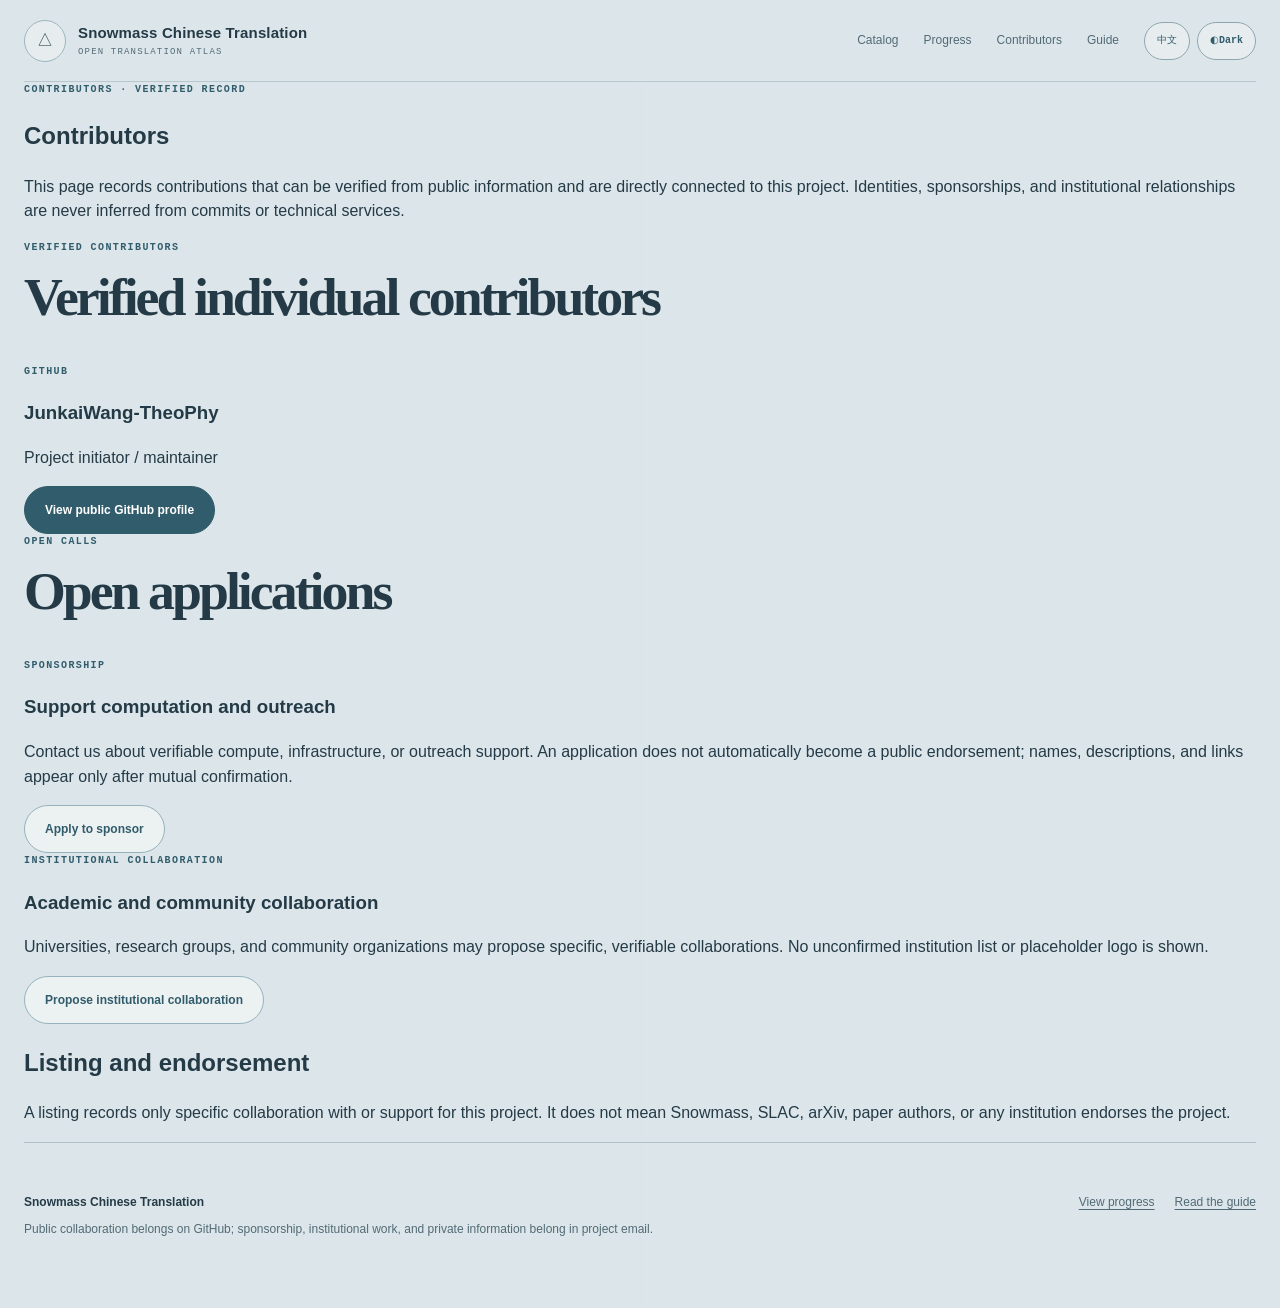
==== site/contributors/index.html @ 620e2753 "Give progress and participation separate public pages Three semantic bilingual routes separate audit" ====
<!doctype html>
<html lang="zh-CN">
  <head>
    <meta charset="utf-8">
    <meta name="viewport" content="width=device-width, initial-scale=1">
    <meta name="description" content="Snowmass 中文翻译计划已核实的个人贡献者，以及友情赞助和合作机构的申请入口。" data-zh-content="Snowmass 中文翻译计划已核实的个人贡献者，以及友情赞助和合作机构的申请入口。" data-en-content="Verified individual contributors to Snowmass Chinese Translation, plus application paths for sponsorship and institutional collaboration.">
    <meta name="color-scheme" content="light dark">
    <meta property="og:type" content="website">
    <meta property="og:title" content="同行者 | Snowmass 中文翻译计划" data-zh-content="同行者 | Snowmass 中文翻译计划" data-en-content="Contributors | Snowmass Chinese Translation">
    <meta property="og:description" content="只展示经过核实的项目贡献与支持关系。" data-zh-content="只展示经过核实的项目贡献与支持关系。" data-en-content="A record limited to verified project contributions and support relationships.">
    <meta property="og:url" content="https://snowmass-physics-cn.netlify.app/contributors/">
    <title data-zh="同行者 | Snowmass 中文翻译计划" data-en="Contributors | Snowmass Chinese Translation">同行者 | Snowmass 中文翻译计划</title>
    <link rel="icon" href="../assets/snowmass-mountain.svg" type="image/svg+xml">
    <link rel="stylesheet" href="../styles.css">
    <script src="../theme-init.js"></script>
  </head>
  <body data-page="contributors">
    <a class="skip-link" href="#main-content" data-zh="跳到主要内容" data-en="Skip to main content">跳到主要内容</a>
    <header class="site-header subpage-header">
      <a class="brand" href="../"><span class="brand-mark" aria-hidden="true">△</span><span><strong data-zh="Snowmass 中文翻译计划" data-en="Snowmass Chinese Translation">Snowmass 中文翻译计划</strong><small>Open Translation Atlas</small></span></a>
      <nav aria-label="主要导航" data-zh-aria="主要导航" data-en-aria="Primary navigation">
        <a href="../?lang=zh" data-zh="论文目录" data-en="Catalog">论文目录</a>
        <a href="../progress/" data-zh="项目进展" data-en="Progress">项目进展</a>
        <a href="../contributors/" aria-current="page" data-zh="同行者" data-en="Contributors">同行者</a>
        <a href="../guide/" data-zh="参与指南" data-en="Guide">参与指南</a>
        <div class="view-controls">
          <button type="button" class="view-toggle" id="language-toggle" aria-pressed="false">EN</button>
          <button type="button" class="view-toggle" id="theme-toggle" aria-pressed="false"><span aria-hidden="true">◐</span><span id="theme-label">深色</span></button>
        </div>
      </nav>
    </header>

    <main id="main-content" class="subpage-main">
      <section class="subpage-hero" aria-labelledby="page-title">
        <p class="eyebrow">CONTRIBUTORS · VERIFIED RECORD</p>
        <h1 id="page-title" data-zh="同行者" data-en="Contributors">同行者</h1>
        <p data-zh="这里记录可由公开资料核实、并与本项目有直接关系的贡献。身份、赞助与机构关系都不会从提交记录或技术服务中推断。" data-en="This page records contributions that can be verified from public information and are directly connected to this project. Identities, sponsorships, and institutional relationships are never inferred from commits or technical services.">这里记录可由公开资料核实、并与本项目有直接关系的贡献。身份、赞助与机构关系都不会从提交记录或技术服务中推断。</p>
      </section>

      <section aria-labelledby="verified-contributors-title">
        <div class="section-heading"><div><p class="eyebrow">VERIFIED CONTRIBUTORS</p><h2 id="verified-contributors-title" data-zh="已核实的个人贡献者" data-en="Verified individual contributors">已核实的个人贡献者</h2></div></div>
        <div class="community-grid">
          <article class="contributor-card">
            <p class="eyebrow">GITHUB</p>
            <h3>JunkaiWang-TheoPhy</h3>
            <p data-zh="项目发起人 / 维护者" data-en="Project initiator / maintainer">项目发起人 / 维护者</p>
            <a class="button button-primary" href="https://github.com/JunkaiWang-TheoPhy" target="_blank" rel="noreferrer" data-zh="查看公开 GitHub 资料" data-en="View public GitHub profile">查看公开 GitHub 资料</a>
          </article>
        </div>
      </section>

      <section aria-labelledby="support-title">
        <div class="section-heading"><div><p class="eyebrow">OPEN CALLS</p><h2 id="support-title" data-zh="开放申请" data-en="Open applications">开放申请</h2></div></div>
        <div class="community-grid">
          <article class="open-call-card">
            <p class="eyebrow" data-zh="友情赞助" data-en="Sponsorship">友情赞助</p>
            <h3 data-zh="支持计算与传播" data-en="Support computation and outreach">支持计算与传播</h3>
            <p data-zh="欢迎就可核验的计算资源、基础设施或项目传播支持联系。申请不会自动成为公开背书；名称、说明和链接只会在双方确认后展示。" data-en="Contact us about verifiable compute, infrastructure, or outreach support. An application does not automatically become a public endorsement; names, descriptions, and links appear only after mutual confirmation.">欢迎就可核验的计算资源、基础设施或项目传播支持联系。申请不会自动成为公开背书；名称、说明和链接只会在双方确认后展示。</p>
            <a class="button button-secondary" href="mailto:WangTheoPhys@outlook.com?subject=Snowmass%20友情赞助申请" data-zh="申请友情赞助" data-en="Apply to sponsor">申请友情赞助</a>
          </article>
          <article class="open-call-card">
            <p class="eyebrow" data-zh="合作机构" data-en="Institutional collaboration">合作机构</p>
            <h3 data-zh="学术与社区协作" data-en="Academic and community collaboration">学术与社区协作</h3>
            <p data-zh="欢迎高校、研究团体与社区组织提出具体、可核验的协作方案。当前没有未经确认的机构名单，也不使用虚拟标识。" data-en="Universities, research groups, and community organizations may propose specific, verifiable collaborations. No unconfirmed institution list or placeholder logo is shown.">欢迎高校、研究团体与社区组织提出具体、可核验的协作方案。当前没有未经确认的机构名单，也不使用虚拟标识。</p>
            <a class="button button-secondary" href="mailto:WangTheoPhys@outlook.com?subject=Snowmass%20合作机构申请" data-zh="申请机构合作" data-en="Propose institutional collaboration">申请机构合作</a>
          </article>
        </div>
      </section>

      <aside class="rights-note">
        <h2 data-zh="关于列名与背书" data-en="Listing and endorsement">关于列名与背书</h2>
        <p data-zh="被列出仅表示对本项目的具体协作或支持，不代表 Snowmass、SLAC、arXiv、论文作者或任何机构为项目背书。" data-en="A listing records only specific collaboration with or support for this project. It does not mean Snowmass, SLAC, arXiv, paper authors, or any institution endorses the project.">被列出仅表示对本项目的具体协作或支持，不代表 Snowmass、SLAC、arXiv、论文作者或任何机构为项目背书。</p>
      </aside>
    </main>

    <footer>
      <div><strong data-zh="Snowmass 中文翻译计划" data-en="Snowmass Chinese Translation">Snowmass 中文翻译计划</strong><p data-zh="公开协作走 GitHub；赞助、机构合作与含私人信息的沟通走项目邮箱。" data-en="Public collaboration belongs on GitHub; sponsorship, institutional work, and private information belong in project email.">公开协作走 GitHub；赞助、机构合作与含私人信息的沟通走项目邮箱。</p></div>
      <div class="footer-links"><a href="../progress/" data-zh="查看项目进展" data-en="View progress">查看项目进展</a><a href="../guide/" data-zh="阅读参与指南" data-en="Read the guide">阅读参与指南</a></div>
    </footer>
    <script type="module" src="../community.js"></script>
  </body>
</html>
---- site/styles.css ----
:root {
  --snow: #dce6ea;
  --paper: #edf1f1;
  --surface: #e7edef;
  --surface-strong: #f0f3f3;
  --ice: #cfdee3;
  --ice-deep: #bdcfd6;
  --ink: #243a46;
  --muted: #526a75;
  --faint: #6f858e;
  --line: #aebfc6;
  --glacier: #557f91;
  --glacier-dark: #315c6c;
  --pine: #2e6959;
  --pine-soft: #e3f1ec;
  --amber: #94600e;
  --amber-soft: #fff1d7;
  --red: #94443f;
  --red-soft: #fbe8e5;
  --max: 1440px;
  --radius: 10px;
  font-family: Inter, ui-sans-serif, -apple-system, BlinkMacSystemFont, "Segoe UI", "Noto Sans SC", sans-serif;
  color: var(--ink);
  background: var(--snow);
  color-scheme: light;
  font-synthesis: none;
}

* { box-sizing: border-box; }
html { scroll-behavior: smooth; }
body {
  min-width: 320px;
  margin: 0;
  overflow-x: hidden;
  background:
    linear-gradient(90deg, transparent 49.95%, rgba(54, 92, 104, 0.035) 50%, transparent 50.05%),
    var(--snow);
  color: var(--ink);
  line-height: 1.55;
}

a { color: inherit; text-decoration-thickness: 1px; text-underline-offset: .24em; }
button, input, select { font: inherit; }
button, a { -webkit-tap-highlight-color: transparent; }
:focus-visible { outline: 3px solid var(--glacier-dark); outline-offset: 3px; }

.skip-link {
  position: fixed;
  top: 12px;
  left: 12px;
  z-index: 30;
  padding: 10px 14px;
  background: var(--glacier-dark);
  color: #fff;
  transform: translateY(-160%);
}
.skip-link:focus { transform: none; }

.site-header, main, footer { width: min(calc(100% - 48px), var(--max)); margin-inline: auto; }
.site-header {
  position: sticky;
  top: 0;
  z-index: 20;
  display: flex;
  min-height: 82px;
  align-items: center;
  justify-content: space-between;
  border-bottom: 1px solid rgba(112, 143, 151, .35);
  background: rgba(220, 230, 234, .9);
  backdrop-filter: blur(18px);
}
.brand { display: flex; gap: 12px; align-items: center; text-decoration: none; }
.brand-mark {
  display: grid;
  width: 42px;
  height: 42px;
  place-items: center;
  border: 1px solid #9ab6bf;
  border-radius: 50%;
  background: var(--surface);
}
.brand-mark svg { width: 29px; fill: var(--ice-deep); stroke: var(--glacier-dark); stroke-width: 1.5; }
.brand strong, .brand small { display: block; }
.brand strong { font-size: 15px; letter-spacing: .01em; }
.brand small {
  margin-top: 2px;
  color: var(--muted);
  font-family: ui-monospace, SFMono-Regular, Menlo, monospace;
  font-size: 9px;
  letter-spacing: .13em;
  text-transform: uppercase;
}
.site-header nav { display: flex; gap: 25px; align-items: center; font-size: 12px; }
.site-header nav a { color: var(--muted); text-decoration: none; }
.site-header nav a:hover { color: var(--glacier-dark); }
.site-header nav .nav-cta {
  min-height: 38px;
  display: inline-flex;
  align-items: center;
  padding: 0 15px;
  border: 1px solid #9ab5bd;
  border-radius: 999px;
  color: var(--glacier-dark);
  font-weight: 700;
}
.view-controls { display: flex; gap: 7px; align-items: center; }
.view-toggle {
  min-height: 38px;
  padding: 0 12px;
  border: 1px solid #8ea6b0;
  border-radius: 999px;
  background: var(--surface);
  color: var(--glacier-dark);
  cursor: pointer;
  font-family: ui-monospace, SFMono-Regular, Menlo, monospace;
  font-size: 10px;
  font-weight: 750;
}
.view-toggle:hover { background: var(--ice); }

.hero {
  position: relative;
  display: grid;
  grid-template-columns: minmax(0, 1.45fr) minmax(300px, .58fr);
  gap: clamp(42px, 7vw, 110px);
  min-height: 650px;
  align-items: end;
  margin-top: 22px;
  padding: 94px clamp(28px, 5vw, 76px) 58px;
  overflow: hidden;
  border: 1px solid #c5d6da;
  border-radius: 16px 16px 0 0;
  isolation: isolate;
}
.hero-landscape {
  background-image:
    linear-gradient(90deg, rgba(220, 230, 234, .97) 0%, rgba(220, 230, 234, .78) 40%, rgba(220, 230, 234, .08) 74%),
    linear-gradient(0deg, rgba(207, 222, 227, .84) 0%, transparent 46%),
    url("assets/snowmass-hero-mountains.webp");
  background-position: 56% center;
  background-size: cover;
}
.hero-copy, .rights-principle { min-width: 0; }
.eyebrow, .principle-index, .metric-label {
  margin: 0;
  color: var(--glacier-dark);
  font-family: ui-monospace, SFMono-Regular, Menlo, monospace;
  font-size: 10px;
  font-weight: 750;
  letter-spacing: .14em;
  text-transform: uppercase;
}
.hero h1 {
  max-width: 850px;
  margin: 22px 0 18px;
  font-family: "Songti SC", "Noto Serif CJK SC", STSong, Georgia, serif;
  font-size: clamp(52px, 6.1vw, 94px);
  font-weight: 600;
  letter-spacing: -.075em;
  line-height: 1.03;
}
.hero-contact { margin: 0 0 24px; color: var(--muted); font-family: ui-monospace, SFMono-Regular, Menlo, monospace; font-size: 11px; }
.hero-contact a { color: var(--glacier-dark); font-weight: 700; text-underline-offset: .22em; }
.hero-contact a:hover { color: #173f4d; }
.hero-lede { max-width: 700px; margin: 0; color: #385661; font-size: clamp(16px, 1.25vw, 20px); line-height: 1.8; }
.hero-actions { display: flex; flex-wrap: wrap; gap: 11px; margin-top: 36px; }
.button {
  display: inline-flex;
  min-height: 48px;
  align-items: center;
  justify-content: center;
  padding: 0 20px;
  border: 1px solid #96b2ba;
  border-radius: 999px;
  font-size: 12px;
  font-weight: 750;
  text-decoration: none;
}
.button-primary { border-color: var(--glacier-dark); background: var(--glacier-dark); color: #fff; }
.button-primary:hover { background: #173f4d; }
.button-secondary { background: color-mix(in srgb, var(--surface-strong) 82%, transparent); color: var(--glacier-dark); backdrop-filter: blur(8px); }
.button-secondary:hover { background: var(--surface-strong); }
.rights-principle {
  padding: 26px;
  border: 1px solid rgba(130, 163, 172, .62);
  border-radius: var(--radius);
  background: color-mix(in srgb, var(--surface-strong) 78%, transparent);
  box-shadow: 0 18px 55px rgba(38, 69, 79, .12);
  backdrop-filter: blur(14px);
}
.rights-principle p { margin: 28px 0 25px; font-family: "Songti SC", STSong, Georgia, serif; font-size: 19px; line-height: 1.62; }
.signal-row { display: grid; gap: 9px; color: var(--muted); font-family: ui-monospace, SFMono-Regular, Menlo, monospace; font-size: 10px; }
.signal { display: inline-block; width: 8px; height: 8px; margin-right: 9px; border-radius: 50%; }
.signal-green { background: var(--pine); }
.signal-amber { background: var(--amber); }
.signal-red { background: var(--red); }

.metrics { display: grid; grid-template-columns: repeat(4, 1fr); border: 1px solid var(--line); border-top: 0; background: var(--surface); }
.metrics article { min-height: 168px; padding: 25px 28px; border-right: 1px solid var(--line); }
.metrics article:last-child { border-right: 0; }
.metrics strong { display: block; margin-top: 24px; font-family: Georgia, serif; font-size: clamp(38px, 4vw, 61px); font-weight: 500; letter-spacing: -.055em; line-height: 1; }
.metrics small { display: block; margin-top: 10px; color: var(--faint); }
.frontier-nav {
  display: grid;
  grid-template-columns: minmax(210px, .7fr) minmax(0, 2.3fr);
  border-right: 1px solid var(--line);
  border-bottom: 1px solid var(--line);
  border-left: 1px solid var(--line);
  background: var(--surface);
}
.frontier-nav-heading {
  display: flex;
  min-height: 170px;
  flex-direction: column;
  justify-content: center;
  padding: 28px;
  border-right: 1px solid var(--line);
}
.frontier-nav-heading strong {
  max-width: 180px;
  margin-top: 12px;
  font-family: "Songti SC", STSong, Georgia, serif;
  font-size: 22px;
  font-weight: 600;
  line-height: 1.35;
}
.frontier-nav-grid {
  display: grid;
  grid-template-columns: repeat(5, minmax(0, 1fr));
}
.frontier-nav-grid a {
  display: flex;
  min-width: 0;
  min-height: 85px;
  flex-direction: column;
  justify-content: center;
  padding: 15px 17px;
  border-right: 1px solid var(--line);
  border-bottom: 1px solid var(--line);
  color: var(--muted);
  text-decoration: none;
  transition: background 150ms ease, color 150ms ease;
}
.frontier-nav-grid a:nth-child(5n) { border-right: 0; }
.frontier-nav-grid a:nth-child(n + 6) { border-bottom: 0; }
.frontier-nav-grid a:hover { background: var(--ice); color: var(--glacier-dark); }
.frontier-nav-grid b {
  color: var(--glacier-dark);
  font-family: ui-monospace, SFMono-Regular, Menlo, monospace;
  font-size: 13px;
  letter-spacing: .04em;
}
.frontier-nav-grid span { margin-top: 6px; font-size: 11px; line-height: 1.35; }
.protocol-strip {
  display: flex;
  flex-wrap: wrap;
  gap: 13px;
  align-items: center;
  justify-content: center;
  padding: 25px;
  border-bottom: 1px solid var(--line);
  color: var(--muted);
  font-family: ui-monospace, SFMono-Regular, Menlo, monospace;
  font-size: 10px;
  letter-spacing: .05em;
}
.protocol-strip b { color: var(--glacier); }

.catalog { padding: 104px 0 120px; }
.section-heading { display: flex; gap: 30px; align-items: end; justify-content: space-between; margin-bottom: 38px; }
.section-heading h2 {
  margin: 12px 0 0;
  font-family: "Songti SC", "Noto Serif CJK SC", STSong, Georgia, serif;
  font-size: clamp(35px, 4.2vw, 62px);
  font-weight: 600;
  letter-spacing: -.055em;
  line-height: 1.08;
}
.result-count { color: var(--muted); font-family: ui-monospace, SFMono-Regular, Menlo, monospace; font-size: 11px; }
.filters {
  display: grid;
  grid-template-columns: 2.2fr repeat(6, minmax(140px, 1fr)) auto;
  gap: 1px;
  margin-bottom: 28px;
  overflow: hidden;
  border: 1px solid var(--line);
  border-radius: var(--radius);
  background: var(--line);
  box-shadow: 0 9px 26px rgba(40, 70, 78, .06);
}
.filters label { display: grid; gap: 7px; min-width: 0; padding: 11px 13px; background: var(--surface-strong); }
.filters label span { color: var(--faint); font-family: ui-monospace, SFMono-Regular, Menlo, monospace; font-size: 9px; font-weight: 700; letter-spacing: .09em; text-transform: uppercase; }
.filters input, .filters select { width: 100%; min-width: 0; min-height: 28px; padding: 0; border: 0; outline: 0; background-color: transparent; color: var(--ink); font-size: 13px; }
.filters input::placeholder { color: #89999d; }
.filters select { appearance: none; background-image: linear-gradient(45deg, transparent 50%, var(--faint) 50%), linear-gradient(135deg, var(--faint) 50%, transparent 50%); background-position: calc(100% - 8px) 50%, calc(100% - 3px) 50%; background-repeat: no-repeat; background-size: 5px 5px; }
.reset-button { min-height: 50px; border: 0; background: var(--ice); color: var(--glacier-dark); cursor: pointer; font-family: ui-monospace, SFMono-Regular, Menlo, monospace; font-size: 10px; font-weight: 700; }
.reset-button:hover { background: var(--ice-deep); }

.paper-grid { display: grid; grid-template-columns: repeat(3, minmax(0, 1fr)); gap: 14px; }
.paper-card {
  display: flex;
  min-height: 390px;
  flex-direction: column;
  padding: 24px;
  border: 1px solid var(--line);
  border-radius: var(--radius);
  background: var(--surface-strong);
  box-shadow: 0 10px 28px rgba(37, 66, 75, .045);
  transition: border-color 160ms ease, box-shadow 160ms ease, transform 160ms ease;
}
.paper-card:hover { z-index: 1; border-color: #90b0b9; box-shadow: 0 17px 40px rgba(37, 66, 75, .11); transform: translateY(-3px); }
.paper-card-top, .paper-card-footer, .paper-meta { display: flex; gap: 12px; align-items: center; justify-content: space-between; }
.paper-id { overflow: hidden; color: var(--glacier-dark); font-family: ui-monospace, SFMono-Regular, Menlo, monospace; font-size: 10px; font-weight: 700; text-overflow: ellipsis; white-space: nowrap; }
.paper-year { color: var(--faint); font-family: ui-monospace, SFMono-Regular, Menlo, monospace; font-size: 10px; }
.paper-card h3 { margin: 30px 0 15px; font-family: "Songti SC", STSong, Georgia, serif; font-size: 22px; font-weight: 650; letter-spacing: -.025em; line-height: 1.4; }
.paper-title-zh { margin: -8px 0 8px; color: var(--faint); font-family: "Songti SC", STSong, Georgia, serif; font-size: 13px; line-height: 1.55; }
.paper-authors { display: -webkit-box; overflow: hidden; margin: 0 0 22px; color: var(--muted); font-size: 13px; -webkit-box-orient: vertical; -webkit-line-clamp: 2; }
.badges { display: flex; flex-wrap: wrap; gap: 6px; margin-bottom: 24px; }
.badge { display: inline-flex; min-height: 26px; align-items: center; padding: 3px 9px; border: 1px solid var(--line); border-radius: 999px; color: var(--muted); background: var(--snow); font-family: ui-monospace, SFMono-Regular, Menlo, monospace; font-size: 9px; line-height: 1.2; }
.badge-cleared, .badge-published { border-color: #9bc8b9; background: var(--pine-soft); color: var(--pine); }
.badge-pending, .badge-draft { border-color: #e1bd7c; background: var(--amber-soft); color: var(--amber); }
.badge-blocked { border-color: #d6a19d; background: var(--red-soft); color: var(--red); }
.paper-meta { flex-wrap: wrap; justify-content: flex-start; margin-top: auto; padding-top: 18px; border-top: 1px solid var(--line); color: var(--faint); font-family: ui-monospace, SFMono-Regular, Menlo, monospace; font-size: 10px; }
.paper-meta span + span::before { margin-right: 12px; color: #abc0c5; content: "/"; }
.paper-card-footer { margin-top: 18px; }
.paper-card-footer a, .paper-detail-button { min-height: 44px; display: inline-flex; align-items: center; color: var(--glacier-dark); font-family: ui-monospace, SFMono-Regular, Menlo, monospace; font-size: 10px; }
.paper-detail-button { padding: 0; border: 0; background: transparent; cursor: pointer; text-decoration: underline; text-underline-offset: .24em; }
.paper-card-footer a:hover, .paper-detail-button:hover { color: #173f4d; }
.empty-state, .loading-state, .error-state { grid-column: 1 / -1; min-height: 300px; padding: 60px; border: 1px solid var(--line); border-radius: var(--radius); background: var(--surface-strong); text-align: center; }
.empty-state strong, .error-state strong { display: block; margin-bottom: 8px; font-family: Georgia, serif; font-size: 24px; }
.empty-state p, .error-state p { color: var(--muted); }

.pagination { display: flex; flex-wrap: wrap; gap: 8px; justify-content: center; margin-top: 36px; }
.pagination button { min-width: 44px; height: 44px; border: 1px solid var(--line); border-radius: 50%; background: var(--surface-strong); color: var(--muted); cursor: pointer; }
.pagination button:hover, .pagination button[aria-current="page"] { border-color: var(--glacier-dark); background: var(--ice); color: var(--glacier-dark); }
.pagination button:disabled { cursor: not-allowed; opacity: .35; }

.detail-panel { margin-top: 26px; padding: 40px clamp(24px, 4vw, 58px) 100px; border: 1px solid #dddcd4; border-radius: 14px 14px 0 0; background: var(--paper); box-shadow: 0 20px 60px rgba(48, 62, 65, .08); }
.detail-back { min-height: 44px; padding: 0; border: 0; background: transparent; color: var(--glacier-dark); cursor: pointer; font-family: ui-monospace, SFMono-Regular, Menlo, monospace; font-size: 11px; }
.detail-header { display: grid; grid-template-columns: minmax(0, 1.55fr) minmax(280px, .6fr); gap: clamp(40px, 8vw, 130px); padding: 58px 0 66px; border-bottom: 1px solid #d9d9d1; }
.detail-header h1 { max-width: 1000px; margin: 20px 0 12px; font-family: "Songti SC", "Noto Serif CJK SC", STSong, Georgia, serif; font-size: clamp(39px, 5vw, 74px); font-weight: 600; letter-spacing: -.06em; line-height: 1.08; }
.detail-title-zh { max-width: 900px; margin: 0 0 10px; color: var(--faint); font-family: "Songti SC", STSong, Georgia, serif; font-size: clamp(17px, 2vw, 27px); line-height: 1.45; }
.detail-authors { color: var(--muted); font-size: 16px; }
.detail-status { align-self: end; padding: 25px; border: 1px solid var(--line); border-top: 4px solid var(--pine); border-radius: 7px; background: var(--surface); }
.detail-status .badge { margin: 4px 4px 4px 0; }
.detail-grid { display: grid; grid-template-columns: repeat(2, minmax(0, 1fr)); gap: 1px; margin-top: 1px; background: #d9d9d1; }
.detail-block { min-width: 0; padding: 30px; background: var(--paper); }
.detail-block h2 { margin: 0 0 24px; color: var(--faint); font-family: ui-monospace, SFMono-Regular, Menlo, monospace; font-size: 10px; letter-spacing: .1em; text-transform: uppercase; }
.definition-list { display: grid; grid-template-columns: minmax(120px, .45fr) 1fr; gap: 13px 20px; margin: 0; }
.definition-list dt { color: var(--faint); font-size: 12px; }
.definition-list dd { min-width: 0; margin: 0; overflow-wrap: anywhere; font-size: 13px; }
.condition-list, .topic-list { margin: 0; padding-left: 20px; color: var(--muted); font-size: 13px; }
.condition-list li, .topic-list li { margin: 8px 0; }
.detail-actions { display: flex; flex-wrap: wrap; gap: 12px; margin-top: 30px; }

footer { display: grid; grid-template-columns: 1fr auto; gap: 36px 60px; padding: 50px 0 70px; border-top: 1px solid var(--line); color: var(--muted); font-size: 12px; }
footer strong { color: var(--ink); }
footer p { margin: 8px 0 0; }
.footer-links { display: flex; flex-wrap: wrap; gap: 20px; }
.footer-fineprint { grid-column: 1 / -1; max-width: 900px; color: var(--faint); }
.error-page { display: grid; min-height: 100vh; place-items: center; }
.error-card { width: min(calc(100% - 40px), 720px); padding: 50px; border: 1px solid var(--line); border-top: 4px solid var(--glacier); border-radius: var(--radius); background: var(--surface-strong); }
.error-card h1 { margin: 25px 0; font-family: Georgia, serif; font-size: clamp(38px, 7vw, 72px); letter-spacing: -.06em; }
.error-card p:not(.eyebrow) { margin-bottom: 35px; color: var(--muted); }

:root[data-theme="dark"] {
  --snow: #17242c;
  --paper: #1b2a32;
  --surface: #1d3039;
  --surface-strong: #223740;
  --ice: #29434e;
  --ice-deep: #365562;
  --ink: #d7e2e6;
  --muted: #a8bac1;
  --faint: #819aa5;
  --line: #3b5662;
  --glacier: #76a3b5;
  --glacier-dark: #9bc2d0;
  --pine: #80b9a6;
  --pine-soft: #203d35;
  --amber: #e1b96d;
  --amber-soft: #46391f;
  --red: #e09a94;
  --red-soft: #492d2e;
  color-scheme: dark;
}
:root[data-theme="dark"] body { background: linear-gradient(90deg, transparent 49.95%, rgba(169, 203, 214, .035) 50%, transparent 50.05%), var(--snow); }
:root[data-theme="dark"] .site-header { border-color: rgba(101, 136, 149, .45); background: rgba(23, 36, 44, .9); }
:root[data-theme="dark"] .brand-mark { border-color: #526f7b; }
:root[data-theme="dark"] .hero { border-color: #3e5964; }
:root[data-theme="dark"] .hero-landscape {
  background-image:
    linear-gradient(90deg, rgba(23, 36, 44, .97) 0%, rgba(23, 36, 44, .78) 42%, rgba(23, 36, 44, .28) 76%),
    linear-gradient(0deg, rgba(27, 49, 58, .9) 0%, rgba(23, 36, 44, .14) 58%),
    url("assets/snowmass-hero-mountains.webp");
}
:root[data-theme="dark"] .hero-lede { color: #b0c1c7; }
:root[data-theme="dark"] .button-primary { color: #15242b; }
:root[data-theme="dark"] .paper-card { box-shadow: 0 10px 28px rgba(0, 0, 0, .18); }
:root[data-theme="dark"] .paper-card:hover { border-color: #648392; box-shadow: 0 17px 42px rgba(0, 0, 0, .3); }
:root[data-theme="dark"] .filters { box-shadow: 0 9px 26px rgba(0, 0, 0, .16); }
:root[data-theme="dark"] .filters input::placeholder { color: #77909a; }
:root[data-theme="dark"] .paper-card-footer a:hover,
:root[data-theme="dark"] .paper-detail-button:hover,
:root[data-theme="dark"] .hero-contact a:hover { color: #c2dce5; }
:root[data-theme="dark"] .detail-panel { border-color: #3b5058; box-shadow: 0 20px 60px rgba(0, 0, 0, .25); }
:root[data-theme="dark"] .detail-header { border-color: #3b5058; }
:root[data-theme="dark"] .detail-grid { background: #3b5058; }

@media (prefers-color-scheme: dark) {
  :root:not([data-theme]) { color-scheme: dark; }
}

@media (max-width: 1180px) {
  .site-header nav a:nth-child(2) { display: none; }
  .filters { grid-template-columns: repeat(4, 1fr); }
  .search-field { grid-column: span 2; }
  .paper-grid { grid-template-columns: repeat(2, minmax(0, 1fr)); }
  .frontier-nav { grid-template-columns: 1fr; }
  .frontier-nav-heading { min-height: auto; border-right: 0; border-bottom: 1px solid var(--line); }
}

@media (max-width: 860px) {
  .site-header, main, footer { width: min(calc(100% - 28px), var(--max)); }
  .site-header { min-height: 72px; }
  .site-header nav a:not(.nav-cta) { display: none; }
  .brand strong { font-size: 13px; }
  .brand small { display: none; }
  .hero { grid-template-columns: 1fr; gap: 44px; min-height: 720px; padding: 68px 28px 34px; }
  .hero-landscape { background-image: linear-gradient(180deg, rgba(220, 230, 234, .94) 0%, rgba(220, 230, 234, .68) 45%, rgba(207, 222, 227, .82) 100%), url("assets/snowmass-hero-mountains.webp"); background-position: 64% center; }
  :root[data-theme="dark"] .hero-landscape { background-image: linear-gradient(180deg, rgba(23, 36, 44, .96) 0%, rgba(23, 36, 44, .72) 48%, rgba(27, 49, 58, .9) 100%), url("assets/snowmass-hero-mountains.webp"); }
  .hero h1 { letter-spacing: -.06em; }
  .rights-principle { max-width: 500px; }
  .metrics { grid-template-columns: repeat(2, 1fr); }
  .metrics article:nth-child(2) { border-right: 0; }
  .metrics article:nth-child(-n + 2) { border-bottom: 1px solid var(--line); }
  .frontier-nav-grid { grid-template-columns: repeat(2, minmax(0, 1fr)); }
  .frontier-nav-grid a, .frontier-nav-grid a:nth-child(5n), .frontier-nav-grid a:nth-child(n + 6) { border-right: 1px solid var(--line); border-bottom: 1px solid var(--line); }
  .frontier-nav-grid a:nth-child(2n) { border-right: 0; }
  .frontier-nav-grid a:nth-last-child(-n + 2) { border-bottom: 0; }
  .section-heading { display: block; }
  .result-count { margin-top: 18px; }
  .filters { grid-template-columns: repeat(2, 1fr); }
  .search-field { grid-column: 1 / -1; }
  .detail-header, .detail-grid { grid-template-columns: 1fr; }
}

@media (max-width: 720px) {
  .site-header nav { gap: 10px; }
  .nav-cta { display: none !important; }
  .view-toggle { min-height: 36px; padding: 0 9px; }
  #theme-label { display: none; }
  .brand-mark { width: 36px; height: 36px; }
  .hero { min-height: auto; margin-top: 12px; padding: 56px 21px 22px; border-radius: 12px 12px 0 0; }
  .hero h1 { font-size: clamp(43px, 13vw, 61px); }
  .hero-lede { font-size: 15px; }
  .rights-principle { padding: 20px; }
  .metrics { grid-template-columns: 1fr; }
  .metrics article { min-height: 140px; border-right: 0; border-bottom: 1px solid var(--line); }
  .metrics article:last-child { border-bottom: 0; }
  .protocol-strip { justify-content: flex-start; }
  .catalog { padding-top: 72px; }
  .filters, .paper-grid { grid-template-columns: 1fr; }
  .filters label, .search-field { grid-column: 1; }
  .paper-card { min-height: 350px; }
  .empty-state, .error-state { padding: 44px 22px; }
  .detail-panel { width: calc(100% + 8px); margin-left: -4px; padding: 28px 19px 72px; }
  .detail-header { padding: 38px 0 44px; }
  .detail-header h1 { font-size: clamp(36px, 11vw, 54px); }
  .definition-list { grid-template-columns: 1fr; gap: 3px; }
  .definition-list dd { margin-bottom: 13px; }
  footer { grid-template-columns: 1fr; }
  .footer-fineprint { grid-column: 1; }
}

@media (prefers-reduced-motion: reduce) {
  html { scroll-behavior: auto; }
  *, *::before, *::after { scroll-behavior: auto !important; transition: none !important; }
}
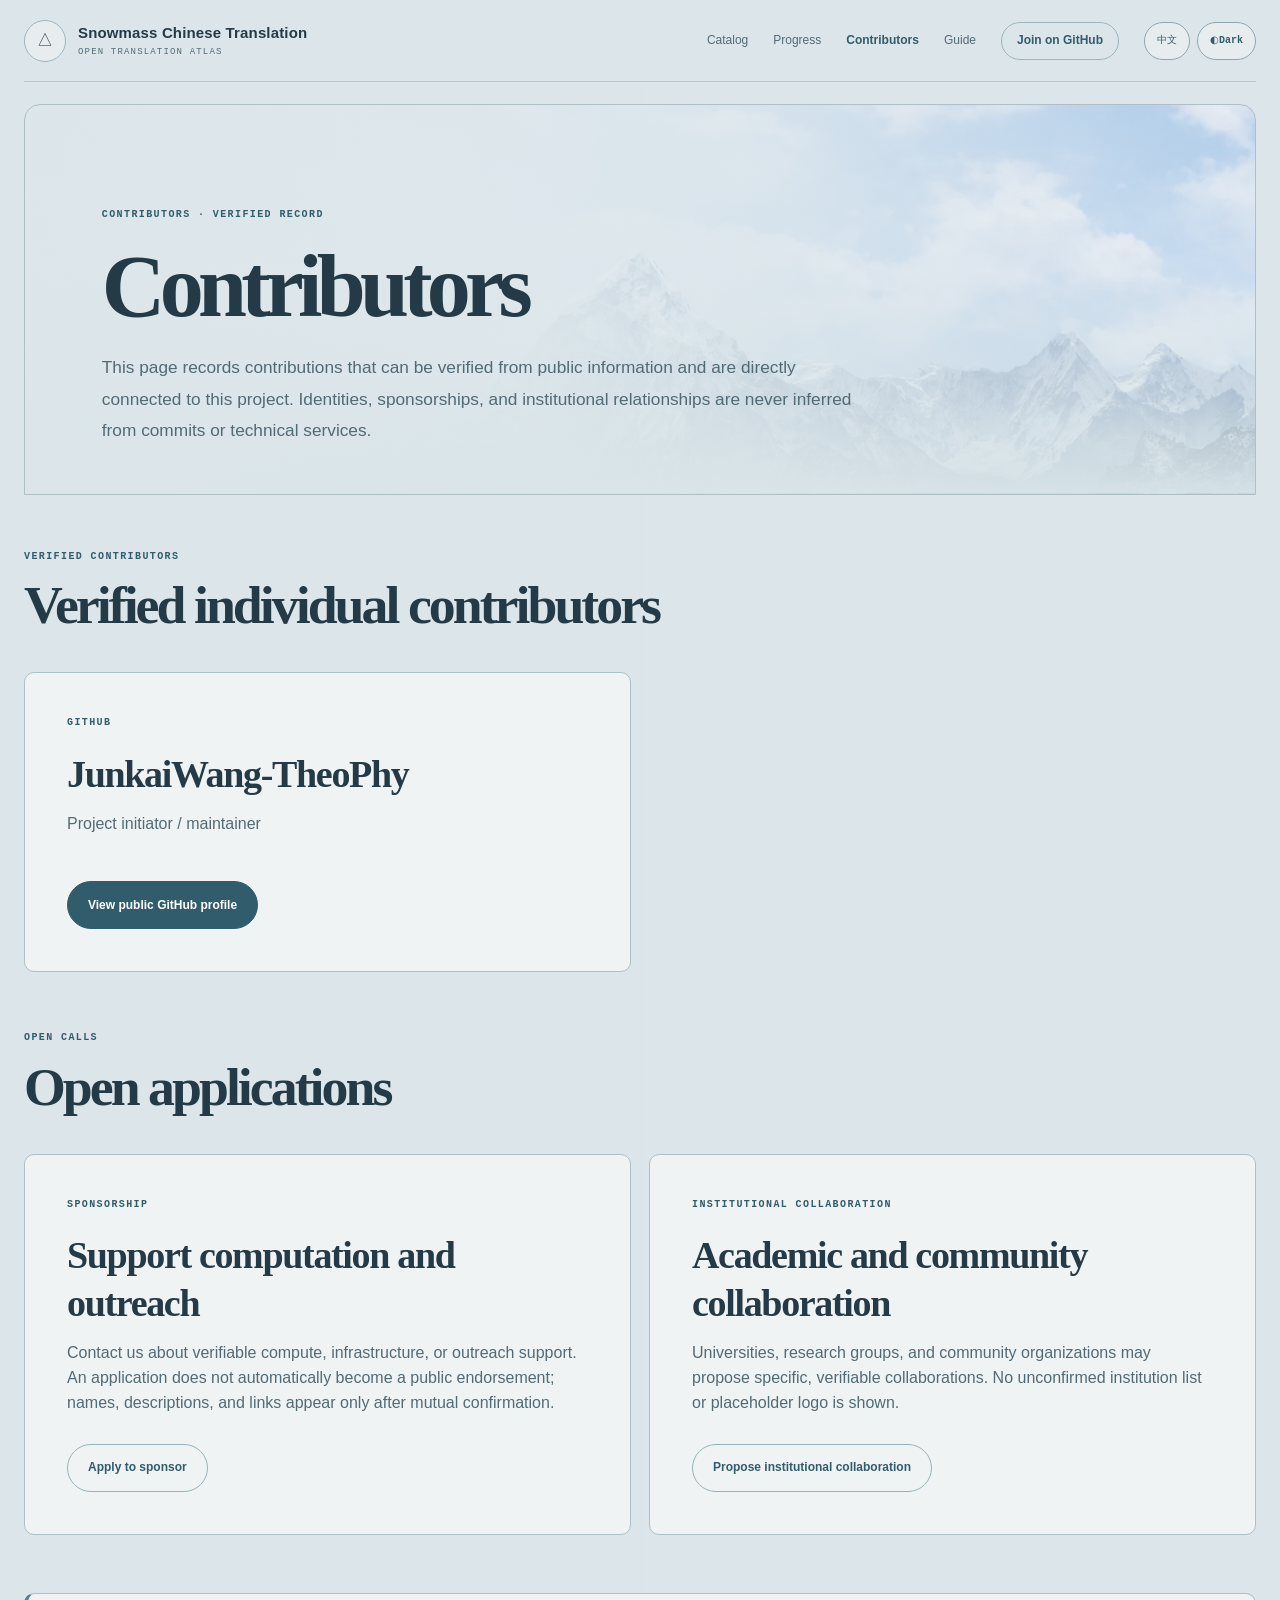
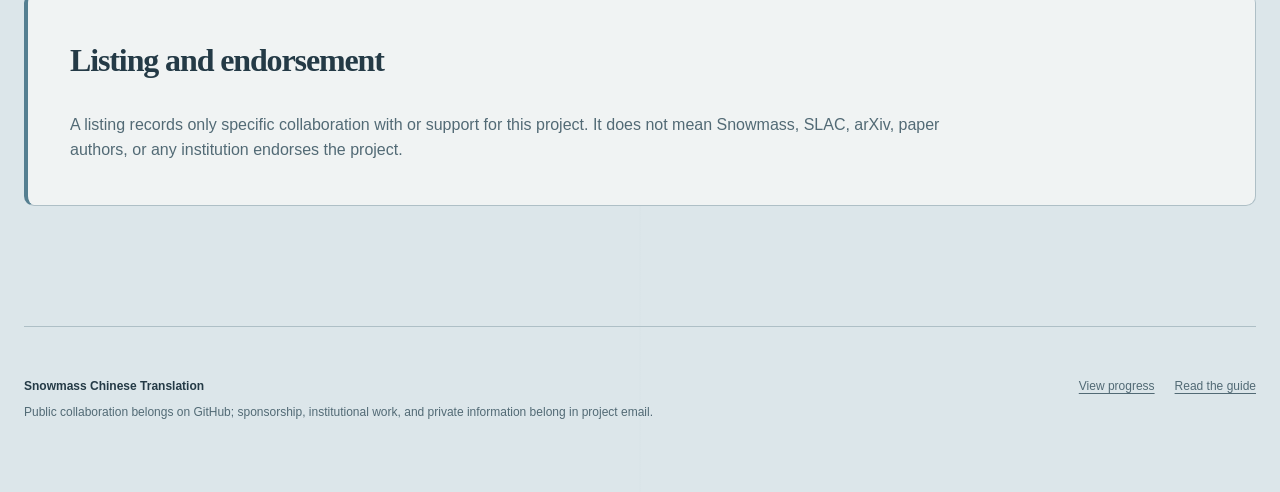
==== commit 4175712f: "Close the community-page accessibility and data-truth gaps The final review found that collapsed nav" ====
--- a/site/contributors/index.html
+++ b/site/contributors/index.html
@@ -17,12 +17,13 @@
   <body data-page="contributors">
     <a class="skip-link" href="#main-content" data-zh="跳到主要内容" data-en="Skip to main content">跳到主要内容</a>
     <header class="site-header subpage-header">
-      <a class="brand" href="../"><span class="brand-mark" aria-hidden="true">△</span><span><strong data-zh="Snowmass 中文翻译计划" data-en="Snowmass Chinese Translation">Snowmass 中文翻译计划</strong><small>Open Translation Atlas</small></span></a>
+      <a class="brand" href="../" aria-label="返回 Snowmass 中文翻译计划首页" data-zh-aria="返回 Snowmass 中文翻译计划首页" data-en-aria="Back to Snowmass Chinese Translation home"><span class="brand-mark" aria-hidden="true">△</span><span><strong data-zh="Snowmass 中文翻译计划" data-en="Snowmass Chinese Translation">Snowmass 中文翻译计划</strong><small>Open Translation Atlas</small></span></a>
       <nav aria-label="主要导航" data-zh-aria="主要导航" data-en-aria="Primary navigation">
         <a href="../?lang=zh" data-zh="论文目录" data-en="Catalog">论文目录</a>
         <a href="../progress/" data-zh="项目进展" data-en="Progress">项目进展</a>
         <a href="../contributors/" aria-current="page" data-zh="同行者" data-en="Contributors">同行者</a>
         <a href="../guide/" data-zh="参与指南" data-en="Guide">参与指南</a>
+        <a class="nav-cta" href="https://github.com/JunkaiWang-TheoPhy/Snowmass-Physics-CN" target="_blank" rel="noreferrer" data-zh="在 GitHub 参与" data-en="Join on GitHub">在 GitHub 参与</a>
         <div class="view-controls">
           <button type="button" class="view-toggle" id="language-toggle" aria-pressed="false">EN</button>
           <button type="button" class="view-toggle" id="theme-toggle" aria-pressed="false"><span aria-hidden="true">◐</span><span id="theme-label">深色</span></button>
@@ -35,6 +36,11 @@
         <p class="eyebrow">CONTRIBUTORS · VERIFIED RECORD</p>
         <h1 id="page-title" data-zh="同行者" data-en="Contributors">同行者</h1>
         <p data-zh="这里记录可由公开资料核实、并与本项目有直接关系的贡献。身份、赞助与机构关系都不会从提交记录或技术服务中推断。" data-en="This page records contributions that can be verified from public information and are directly connected to this project. Identities, sponsorships, and institutional relationships are never inferred from commits or technical services.">这里记录可由公开资料核实、并与本项目有直接关系的贡献。身份、赞助与机构关系都不会从提交记录或技术服务中推断。</p>
+        <nav class="subpage-route-links" aria-label="项目页面快速导航" data-zh-aria="项目页面快速导航" data-en-aria="Quick links to project pages">
+          <a href="../?lang=zh" data-zh="论文目录" data-en="Catalog">论文目录</a>
+          <a href="../progress/" data-zh="项目进展" data-en="Progress">项目进展</a>
+          <a href="../guide/" data-zh="参与指南" data-en="Guide">参与指南</a>
+        </nav>
       </section>
 
       <section aria-labelledby="verified-contributors-title">
--- a/site/styles.css
+++ b/site/styles.css
@@ -353,6 +353,149 @@
 .condition-list li, .topic-list li { margin: 8px 0; }
 .detail-actions { display: flex; flex-wrap: wrap; gap: 12px; margin-top: 30px; }
 
+/* Shared community pages */
+.subpage-main { padding: 22px 0 120px; }
+.subpage-header nav a[aria-current="page"] { color: var(--glacier-dark); font-weight: 750; }
+.subpage-hero {
+  min-height: 390px;
+  margin-bottom: 54px;
+  padding: clamp(54px, 8vw, 108px) clamp(24px, 6vw, 84px) 48px;
+  border: 1px solid var(--line);
+  border-radius: 16px 16px 0 0;
+  background-image:
+    linear-gradient(90deg, color-mix(in srgb, var(--snow) 96%, transparent) 0%, color-mix(in srgb, var(--snow) 77%, transparent) 58%, color-mix(in srgb, var(--snow) 38%, transparent) 100%),
+    linear-gradient(0deg, var(--ice) 0%, transparent 58%),
+    url("assets/snowmass-hero-mountains.webp");
+  background-position: center;
+  background-size: cover;
+}
+.subpage-kicker { margin: 0; color: var(--glacier-dark); font-family: ui-monospace, SFMono-Regular, Menlo, monospace; font-size: 10px; font-weight: 750; letter-spacing: .14em; text-transform: uppercase; }
+.subpage-hero h1 {
+  max-width: 900px;
+  margin: 18px 0 20px;
+  font-family: "Songti SC", "Noto Serif CJK SC", STSong, Georgia, serif;
+  font-size: clamp(48px, 7vw, 88px);
+  font-weight: 600;
+  letter-spacing: -.065em;
+  line-height: 1.04;
+}
+.subpage-intro, .subpage-hero > p:not(.eyebrow):not(.progress-updated-line) { max-width: 760px; margin: 0; color: var(--muted); font-size: clamp(15px, 1.35vw, 19px); line-height: 1.8; }
+.subpage-route-links { display: none; flex-wrap: wrap; gap: 8px; margin-top: 26px; }
+.subpage-route-links a {
+  min-height: 38px;
+  display: inline-flex;
+  align-items: center;
+  padding: 0 13px;
+  border: 1px solid var(--line);
+  border-radius: 999px;
+  background: color-mix(in srgb, var(--surface-strong) 82%, transparent);
+  color: var(--glacier-dark);
+  font-size: 11px;
+  font-weight: 700;
+  text-decoration: none;
+}
+.progress-updated-line { margin: 24px 0 0; color: var(--faint); font-family: ui-monospace, SFMono-Regular, Menlo, monospace; font-size: 10px; }
+
+.progress-metrics { display: grid; grid-template-columns: repeat(4, minmax(0, 1fr)); gap: 1px; margin-bottom: 18px; border: 1px solid var(--line); background: var(--line); }
+.progress-metric { min-width: 0; min-height: 145px; padding: 25px; background: var(--surface); }
+.progress-metric strong { display: block; margin-top: 25px; font-family: Georgia, serif; font-size: clamp(38px, 4vw, 58px); font-weight: 500; letter-spacing: -.05em; line-height: 1; }
+.progress-visuals { display: grid; grid-template-columns: repeat(2, minmax(0, 1fr)); gap: 18px; }
+.progress-chart, .frontier-chart-panel, .progress-detail, .contributor-card, .open-call-card, .guide-step, .participation-card, .rights-note, .community-invitation {
+  min-width: 0;
+  border: 1px solid var(--line);
+  border-radius: var(--radius);
+  background: var(--surface-strong);
+}
+.progress-chart, .frontier-chart-panel { padding: clamp(24px, 3vw, 38px); }
+.progress-chart h2, .frontier-chart-panel h2, .rights-note h2, .community-invitation h2 { margin: 0 0 28px; font-family: "Songti SC", STSong, Georgia, serif; font-size: clamp(23px, 2.5vw, 34px); font-weight: 600; letter-spacing: -.035em; }
+.progress-bars, .chart-legend { margin: 0; padding: 0; list-style: none; }
+.progress-bar-row + .progress-bar-row { margin-top: 19px; }
+.progress-bar-label { display: flex; gap: 16px; justify-content: space-between; margin-bottom: 7px; color: var(--muted); font-size: 12px; }
+.progress-bar-label strong { color: var(--ink); font-family: ui-monospace, SFMono-Regular, Menlo, monospace; font-size: 10px; }
+.progress-bar-track { height: 10px; overflow: hidden; border-radius: 999px; background: var(--ice); }
+.progress-bar-fill, .translation-stage-bar { display: block; width: var(--bar-size); height: 100%; border-radius: inherit; background: var(--glacier); }
+.translation-machine-draft { background: var(--amber); }
+.translation-human-review { background: var(--glacier); }
+.translation-published { background: var(--pine); }
+.translation-not-started, .translation-other { background: var(--faint); }
+.translation-zero-note { margin: 24px 0 0; padding-top: 18px; border-top: 1px solid var(--line); color: var(--muted); font-size: 12px; }
+.rights-donut {
+  display: grid;
+  width: min(210px, 62vw);
+  aspect-ratio: 1;
+  margin: 8px auto 30px;
+  place-items: center;
+  border-radius: 50%;
+  background: conic-gradient(
+    var(--pine) 0 var(--allowed-angle),
+    var(--amber) var(--allowed-angle) 360deg
+  );
+}
+.rights-donut.rights-donut-empty { background: var(--ice-deep); }
+.rights-donut strong { display: grid; width: 58%; aspect-ratio: 1; place-items: center; border-radius: 50%; background: var(--surface-strong); font-family: Georgia, serif; font-size: 30px; font-weight: 500; }
+.chart-legend { display: grid; gap: 10px; }
+.chart-legend li { display: grid; grid-template-columns: 12px 1fr auto; gap: 10px; align-items: center; color: var(--muted); font-size: 12px; }
+.legend-swatch { width: 10px; height: 10px; border-radius: 50%; background: var(--amber); }
+.legend-allowed .legend-swatch { background: var(--pine); }
+.chart-legend strong { color: var(--ink); }
+.frontier-chart-panel { margin-top: 18px; }
+.frontier-bars { display: grid; gap: 15px; }
+.frontier-bar-row { display: grid; grid-template-columns: minmax(150px, .65fr) minmax(160px, 2fr) 36px; gap: 18px; align-items: center; }
+.frontier-bar-label { display: grid; grid-template-columns: 48px 1fr; gap: 10px; align-items: baseline; color: var(--muted); font-size: 11px; }
+.frontier-bar-label strong, .frontier-total { color: var(--glacier-dark); font-family: ui-monospace, SFMono-Regular, Menlo, monospace; font-size: 11px; }
+.frontier-bar-fill { background: var(--glacier-dark); }
+.frontier-total { text-align: right; }
+
+.progress-detail { margin-top: 18px; padding: clamp(24px, 4vw, 44px); }
+.progress-detail .section-heading { display: flex; gap: 20px; align-items: end; justify-content: space-between; margin-bottom: 18px; }
+.table-sort-reset {
+  min-height: 38px;
+  padding: 0 14px;
+  border: 1px solid var(--line);
+  border-radius: 999px;
+  background: var(--surface);
+  color: var(--glacier-dark);
+  cursor: pointer;
+  font-size: 11px;
+  font-weight: 700;
+}
+.table-sort-reset:disabled { cursor: default; opacity: .48; }
+.cross-listing-note { max-width: 850px; margin: 0 0 24px; color: var(--muted); font-size: 12px; }
+.progress-table-wrap { max-width: 100%; border: 1px solid var(--line); border-radius: var(--radius); }
+.progress-table { width: 100%; border-collapse: collapse; background: var(--surface); font-size: 12px; }
+.progress-table th, .progress-table td { padding: 14px 16px; border-bottom: 1px solid var(--line); text-align: right; vertical-align: top; }
+.progress-table th:first-child { text-align: left; }
+.progress-table thead th { color: var(--faint); font-family: ui-monospace, SFMono-Regular, Menlo, monospace; font-size: 9px; letter-spacing: .06em; text-transform: uppercase; }
+.frontier-sort-button {
+  width: 100%;
+  padding: 3px 0;
+  border: 0;
+  background: transparent;
+  color: inherit;
+  cursor: pointer;
+  text-align: inherit;
+  text-transform: inherit;
+}
+.frontier-sort-button:hover { color: var(--glacier-dark); }
+.progress-table th[aria-sort="ascending"] .frontier-sort-button::after { content: " \2191"; }
+.progress-table th[aria-sort="descending"] .frontier-sort-button::after { content: " \2193"; }
+.progress-table tbody tr:last-child > * { border-bottom: 0; }
+.frontier-name strong, .frontier-name span { display: block; }
+.frontier-name strong { color: var(--glacier-dark); }
+.frontier-name span { margin-top: 3px; color: var(--muted); font-size: 10px; font-weight: 400; }
+
+.community-grid, .guide-grid, .participation-grid { display: grid; grid-template-columns: repeat(2, minmax(0, 1fr)); gap: 18px; margin-bottom: 58px; }
+.contributor-card, .open-call-card, .guide-step, .participation-card { display: flex; min-height: 300px; flex-direction: column; align-items: flex-start; padding: clamp(24px, 4vw, 42px); }
+.contributor-card h3, .open-call-card h3, .guide-step h2, .participation-card h2 { margin: 20px 0 14px; font-family: "Songti SC", STSong, Georgia, serif; font-size: clamp(25px, 3vw, 38px); font-weight: 600; letter-spacing: -.035em; line-height: 1.25; }
+.contributor-card > p:not(.eyebrow), .open-call-card > p:not(.eyebrow) { margin: 0 0 28px; color: var(--muted); }
+.contributor-card .button, .open-call-card .button { margin-top: auto; }
+.participation-number { color: var(--glacier-dark); font-family: ui-monospace, SFMono-Regular, Menlo, monospace; font-size: 11px; font-weight: 750; letter-spacing: .12em; }
+.guide-step ul, .participation-card ul { margin: 0 0 30px; padding-left: 20px; color: var(--muted); font-size: 13px; }
+.guide-step li + li, .participation-card li + li { margin-top: 9px; }
+.guide-actions { display: flex; flex-wrap: wrap; gap: 10px; margin-top: auto; }
+.rights-note, .community-invitation { margin-top: 18px; padding: clamp(24px, 4vw, 42px); border-left: 4px solid var(--glacier); }
+.rights-note p, .community-invitation p { max-width: 900px; margin: 0; color: var(--muted); }
+
 footer { display: grid; grid-template-columns: 1fr auto; gap: 36px 60px; padding: 50px 0 70px; border-top: 1px solid var(--line); color: var(--muted); font-size: 12px; }
 footer strong { color: var(--ink); }
 footer p { margin: 8px 0 0; }
@@ -412,7 +555,6 @@
 }
 
 @media (max-width: 1180px) {
-  .site-header nav a:nth-child(2) { display: none; }
   .filters { grid-template-columns: repeat(4, 1fr); }
   .search-field { grid-column: span 2; }
   .paper-grid { grid-template-columns: repeat(2, minmax(0, 1fr)); }
@@ -423,7 +565,8 @@
 @media (max-width: 860px) {
   .site-header, main, footer { width: min(calc(100% - 28px), var(--max)); }
   .site-header { min-height: 72px; }
-  .site-header nav a:not(.nav-cta) { display: none; }
+  .site-header nav a:not([aria-current="page"]) { display: none; }
+  .subpage-route-links { display: flex; }
   .brand strong { font-size: 13px; }
   .brand small { display: none; }
   .hero { grid-template-columns: 1fr; gap: 44px; min-height: 720px; padding: 68px 28px 34px; }
@@ -443,6 +586,7 @@
   .filters { grid-template-columns: repeat(2, 1fr); }
   .search-field { grid-column: 1 / -1; }
   .detail-header, .detail-grid { grid-template-columns: 1fr; }
+  .frontier-bar-row { grid-template-columns: minmax(120px, .8fr) minmax(120px, 1.5fr) 32px; gap: 12px; }
 }
 
 @media (max-width: 720px) {
@@ -451,6 +595,18 @@
   .view-toggle { min-height: 36px; padding: 0 9px; }
   #theme-label { display: none; }
   .brand-mark { width: 36px; height: 36px; }
+  .subpage-main { padding-top: 12px; padding-bottom: 80px; }
+  .subpage-hero { min-height: auto; margin-bottom: 38px; padding: 52px 22px 30px; border-radius: 12px 12px 0 0; }
+  .subpage-hero h1 { font-size: clamp(42px, 14vw, 60px); }
+  .subpage-route-links { gap: 7px; margin-top: 22px; }
+  .progress-detail .section-heading { flex-direction: column; align-items: flex-start; }
+  .progress-metrics, .progress-visuals, .community-grid, .guide-grid, .participation-grid { grid-template-columns: 1fr; }
+  .progress-metric { min-height: 120px; }
+  .frontier-bar-row { grid-template-columns: 1fr 34px; }
+  .frontier-bar-label { grid-column: 1 / -1; }
+  .progress-table-wrap { overflow-x: auto; overscroll-behavior-inline: contain; }
+  .progress-table { min-width: 760px; }
+  .contributor-card, .open-call-card, .guide-step, .participation-card { min-height: 0; }
   .hero { min-height: auto; margin-top: 12px; padding: 56px 21px 22px; border-radius: 12px 12px 0 0; }
   .hero h1 { font-size: clamp(43px, 13vw, 61px); }
   .hero-lede { font-size: 15px; }
@@ -473,6 +629,11 @@
   .footer-fineprint { grid-column: 1; }
 }
 
+@media (max-width: 520px) {
+  .site-header .brand strong { display: none; }
+  .site-header nav { margin-left: auto; }
+}
+
 @media (prefers-reduced-motion: reduce) {
   html { scroll-behavior: auto; }
   *, *::before, *::after { scroll-behavior: auto !important; transition: none !important; }
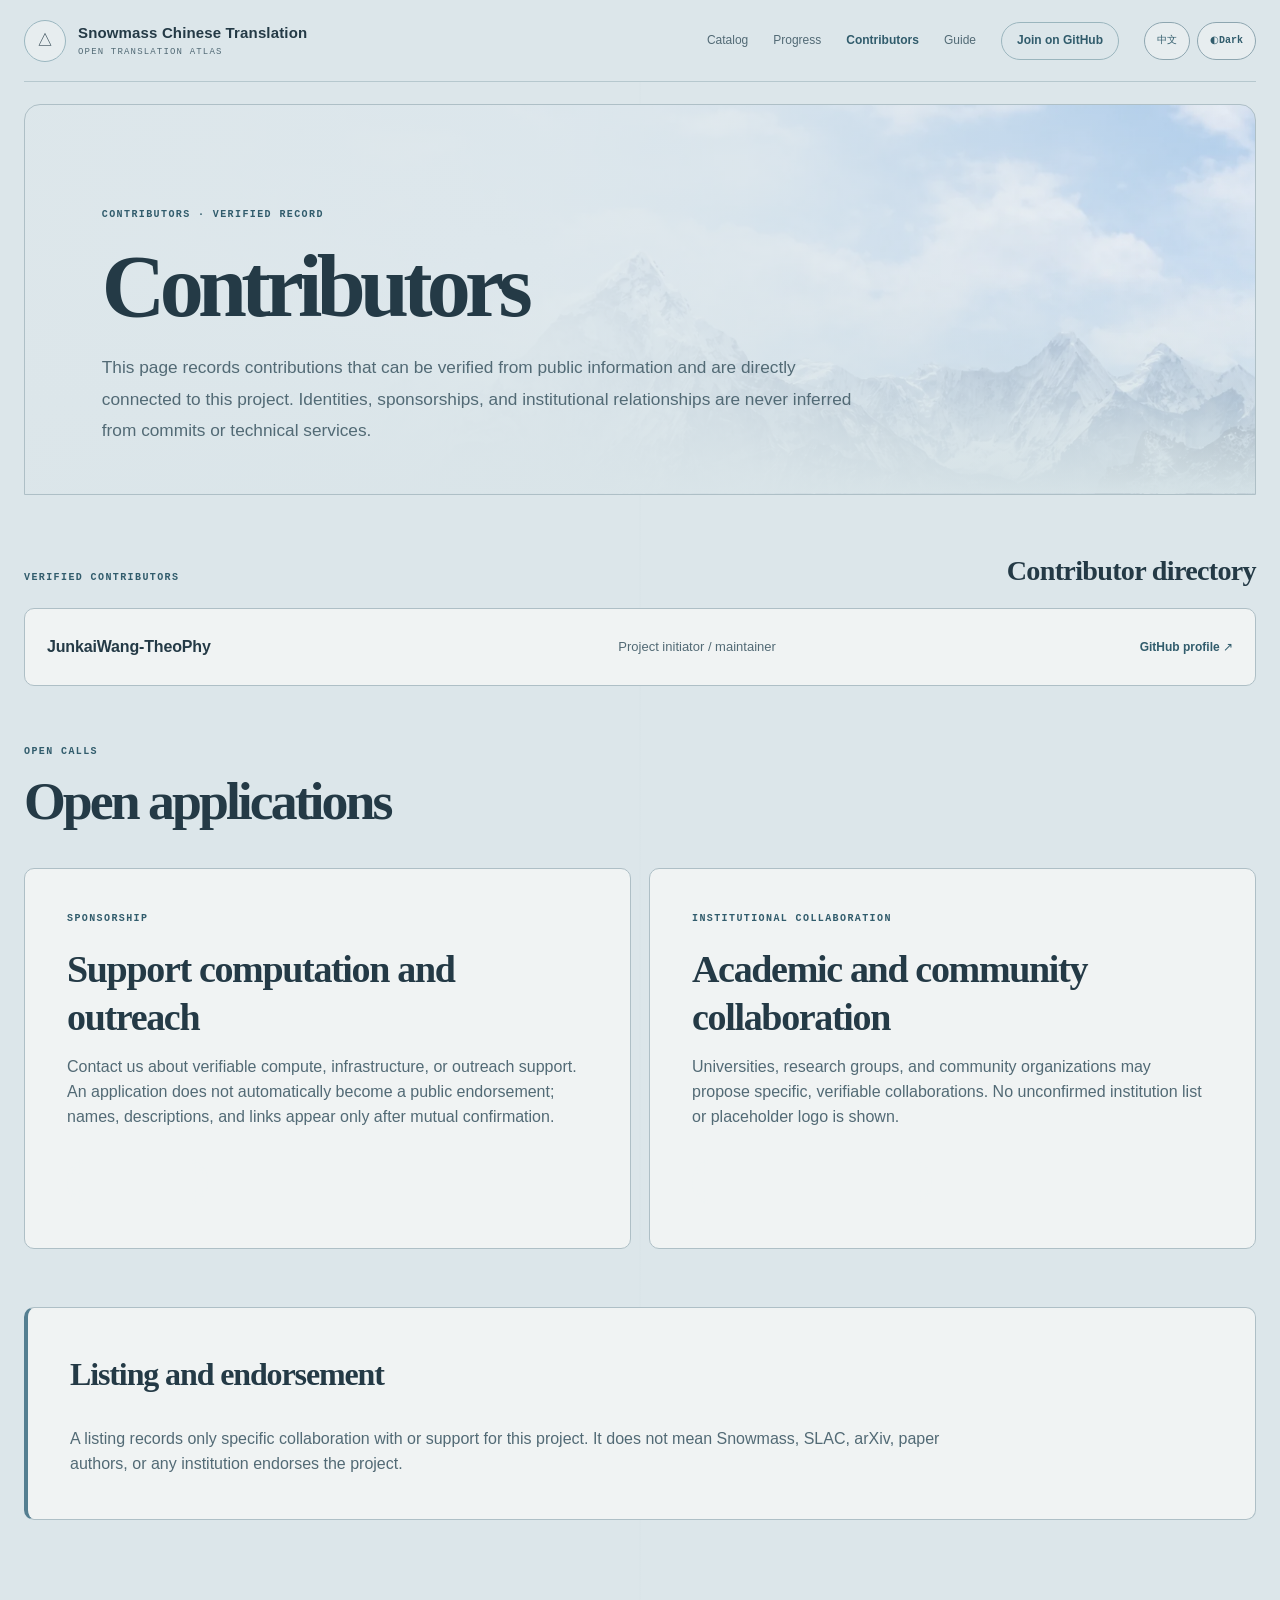
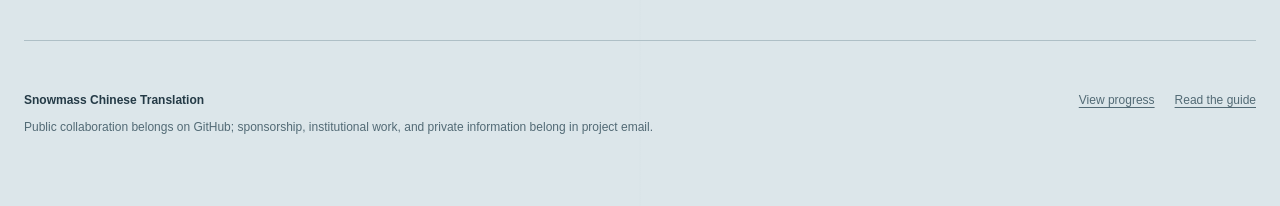
==== commit f71109da: "Keep contributor credit proportional to the community Replace the single-person feature card with a " ====
--- a/site/contributors/index.html
+++ b/site/contributors/index.html
@@ -43,16 +43,18 @@
         </nav>
       </section>
 
-      <section aria-labelledby="verified-contributors-title">
-        <div class="section-heading"><div><p class="eyebrow">VERIFIED CONTRIBUTORS</p><h2 id="verified-contributors-title" data-zh="已核实的个人贡献者" data-en="Verified individual contributors">已核实的个人贡献者</h2></div></div>
-        <div class="community-grid">
-          <article class="contributor-card">
-            <p class="eyebrow">GITHUB</p>
-            <h3>JunkaiWang-TheoPhy</h3>
-            <p data-zh="项目发起人 / 维护者" data-en="Project initiator / maintainer">项目发起人 / 维护者</p>
-            <a class="button button-primary" href="https://github.com/JunkaiWang-TheoPhy" target="_blank" rel="noreferrer" data-zh="查看公开 GitHub 资料" data-en="View public GitHub profile">查看公开 GitHub 资料</a>
-          </article>
+      <section class="contributor-directory" aria-labelledby="verified-contributors-title">
+        <div class="contributor-directory-heading">
+          <p class="eyebrow">VERIFIED CONTRIBUTORS</p>
+          <h2 id="verified-contributors-title" data-zh="贡献者名录" data-en="Contributor directory">贡献者名录</h2>
         </div>
+        <ul class="contributor-list" aria-label="已核实的个人贡献者" data-zh-aria="已核实的个人贡献者" data-en-aria="Verified individual contributors">
+          <li class="contributor-row">
+            <strong class="contributor-name">JunkaiWang-TheoPhy</strong>
+            <span class="contributor-role" data-zh="项目发起人 / 维护者" data-en="Project initiator / maintainer">项目发起人 / 维护者</span>
+            <a class="contributor-profile" href="https://github.com/JunkaiWang-TheoPhy" target="_blank" rel="noreferrer" data-zh="GitHub 资料 ↗" data-en="GitHub profile ↗">GitHub 资料 ↗</a>
+          </li>
+        </ul>
       </section>
 
       <section aria-labelledby="support-title">
--- a/site/styles.css
+++ b/site/styles.css
@@ -400,7 +400,7 @@
 .progress-metric { min-width: 0; min-height: 145px; padding: 25px; background: var(--surface); }
 .progress-metric strong { display: block; margin-top: 25px; font-family: Georgia, serif; font-size: clamp(38px, 4vw, 58px); font-weight: 500; letter-spacing: -.05em; line-height: 1; }
 .progress-visuals { display: grid; grid-template-columns: repeat(2, minmax(0, 1fr)); gap: 18px; }
-.progress-chart, .frontier-chart-panel, .progress-detail, .contributor-card, .open-call-card, .guide-step, .participation-card, .rights-note, .community-invitation {
+.progress-chart, .frontier-chart-panel, .progress-detail, .contributor-list, .open-call-card, .guide-step, .participation-card, .rights-note, .community-invitation {
   min-width: 0;
   border: 1px solid var(--line);
   border-radius: var(--radius);
@@ -485,10 +485,20 @@
 .frontier-name span { margin-top: 3px; color: var(--muted); font-size: 10px; font-weight: 400; }
 
 .community-grid, .guide-grid, .participation-grid { display: grid; grid-template-columns: repeat(2, minmax(0, 1fr)); gap: 18px; margin-bottom: 58px; }
-.contributor-card, .open-call-card, .guide-step, .participation-card { display: flex; min-height: 300px; flex-direction: column; align-items: flex-start; padding: clamp(24px, 4vw, 42px); }
-.contributor-card h3, .open-call-card h3, .guide-step h2, .participation-card h2 { margin: 20px 0 14px; font-family: "Songti SC", STSong, Georgia, serif; font-size: clamp(25px, 3vw, 38px); font-weight: 600; letter-spacing: -.035em; line-height: 1.25; }
-.contributor-card > p:not(.eyebrow), .open-call-card > p:not(.eyebrow) { margin: 0 0 28px; color: var(--muted); }
-.contributor-card .button, .open-call-card .button { margin-top: auto; }
+.contributor-directory { margin-bottom: 58px; }
+.contributor-directory-heading { display: flex; gap: 20px; align-items: baseline; justify-content: space-between; margin-bottom: 16px; }
+.contributor-directory-heading h2 { margin: 0; font-family: "Songti SC", STSong, Georgia, serif; font-size: clamp(22px, 2.2vw, 30px); font-weight: 600; letter-spacing: -.025em; }
+.contributor-list { margin: 0; padding: 0; overflow: hidden; list-style: none; }
+.contributor-row { display: grid; grid-template-columns: minmax(210px, 1.1fr) minmax(180px, 1fr) auto; gap: 22px; align-items: center; min-height: 76px; padding: 18px 22px; }
+.contributor-row + .contributor-row { border-top: 1px solid var(--line); }
+.contributor-name { overflow-wrap: anywhere; font-size: 16px; font-weight: 700; letter-spacing: -.01em; }
+.contributor-role { color: var(--muted); font-size: 13px; }
+.contributor-profile { color: var(--glacier-dark); font-size: 12px; font-weight: 700; text-decoration: none; white-space: nowrap; }
+.contributor-profile:hover { text-decoration: underline; }
+.open-call-card, .guide-step, .participation-card { display: flex; min-height: 300px; flex-direction: column; align-items: flex-start; padding: clamp(24px, 4vw, 42px); }
+.open-call-card h3, .guide-step h2, .participation-card h2 { margin: 20px 0 14px; font-family: "Songti SC", STSong, Georgia, serif; font-size: clamp(25px, 3vw, 38px); font-weight: 600; letter-spacing: -.035em; line-height: 1.25; }
+.open-call-card > p:not(.eyebrow) { margin: 0 0 28px; color: var(--muted); }
+.open-call-card .button { margin-top: auto; }
 .participation-number { color: var(--glacier-dark); font-family: ui-monospace, SFMono-Regular, Menlo, monospace; font-size: 11px; font-weight: 750; letter-spacing: .12em; }
 .guide-step ul, .participation-card ul { margin: 0 0 30px; padding-left: 20px; color: var(--muted); font-size: 13px; }
 .guide-step li + li, .participation-card li + li { margin-top: 9px; }
@@ -606,7 +616,9 @@
   .frontier-bar-label { grid-column: 1 / -1; }
   .progress-table-wrap { overflow-x: auto; overscroll-behavior-inline: contain; }
   .progress-table { min-width: 760px; }
-  .contributor-card, .open-call-card, .guide-step, .participation-card { min-height: 0; }
+  .contributor-row { grid-template-columns: 1fr; gap: 7px; align-items: start; padding: 18px; }
+  .contributor-profile { margin-top: 4px; }
+  .open-call-card, .guide-step, .participation-card { min-height: 0; }
   .hero { min-height: auto; margin-top: 12px; padding: 56px 21px 22px; border-radius: 12px 12px 0 0; }
   .hero h1 { font-size: clamp(43px, 13vw, 61px); }
   .hero-lede { font-size: 15px; }
